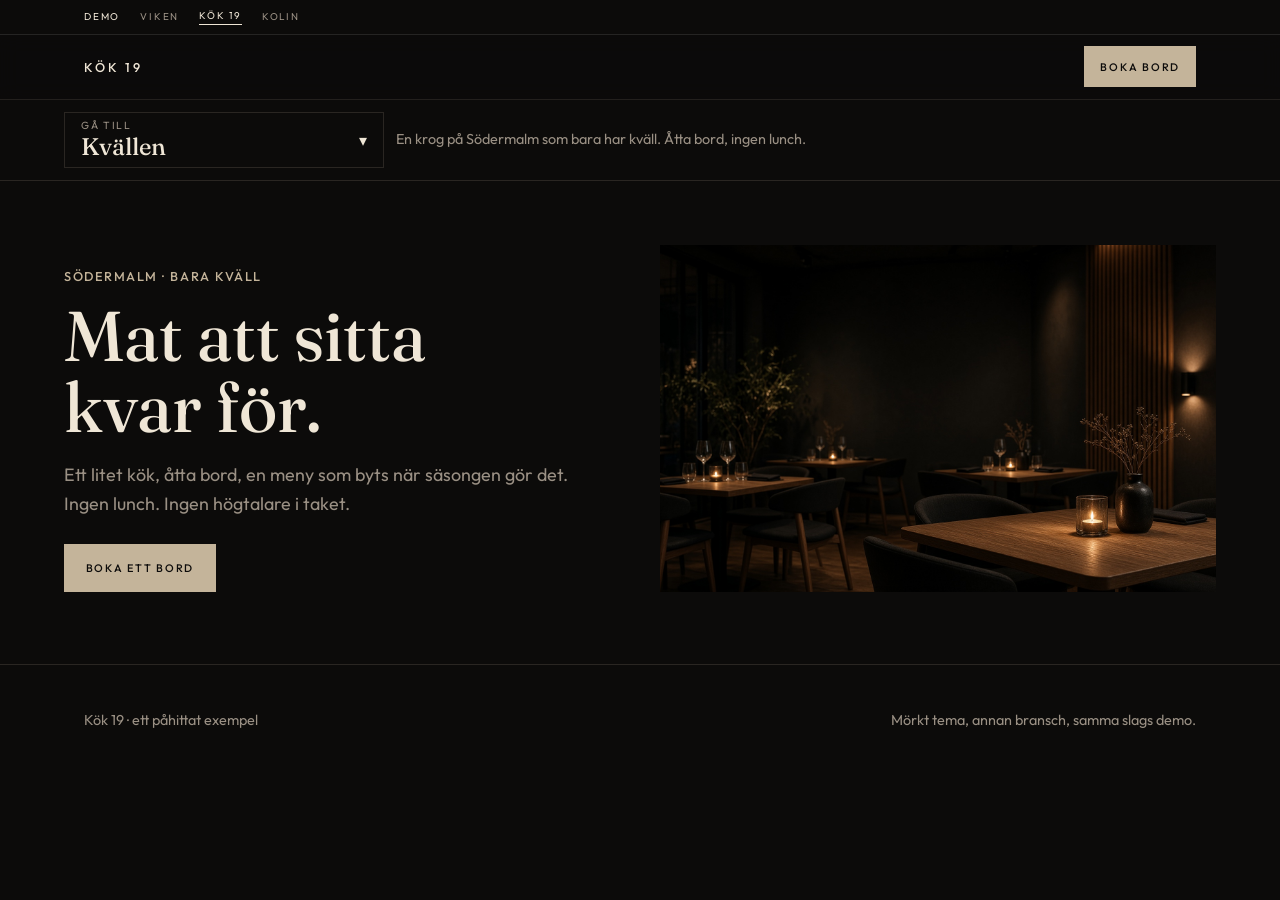
==== kok.html @ 61b4f5a7 "Lägg in de tre demohemsidorna så de går att öppna publikt. Viken, Kök 19 och Kolin ligger som egna s" ====
<!DOCTYPE html>
<html lang="sv">
<head>
<meta charset="utf-8">
<meta name="viewport" content="width=device-width, initial-scale=1">
<title>Kök 19 — demohemsida</title>
<meta name="description" content="En mörk demohemsida för en påhittad kvällskrog. Meny, bord och bokning.">
<link rel="preconnect" href="https://fonts.googleapis.com">
<link href="https://fonts.googleapis.com/css2?family=Fraunces:opsz,wght@9..144,460;9..144,560&family=Outfit:wght@400;500;600&display=swap" rel="stylesheet">
<link rel="stylesheet" href="assets/site.css">
</head>
<body class="theme-kok">
  <header class="bar">
    <div class="wrap">
      <span>Demo</span>
      <a href="viken.html">Viken</a>
      <a href="kok.html" class="on">Kök 19</a>
      <a href="kolin.html">Kolin</a>
    </div>
  </header>
  <header class="top">
    <div class="wrap">
      <button type="button" class="brand" data-jump="kvall"><span style="letter-spacing:.22em">Kök 19</span></button>
      <button type="button" class="btn sm" data-jump="bord">Boka bord</button>
    </div>
  </header>
  <div class="nav" data-nav>
    <div class="wrap inner">
      <button type="button" class="nav-btn" data-nav-btn aria-expanded="false">
        <span><small>Gå till</small><strong data-current>Kvällen</strong></span><span aria-hidden="true">▾</span>
      </button>
      <p class="hint" data-hint></p>
      <ul class="menu" data-menu hidden>
        <li><button type="button" data-go="kvall" data-label="Kvällen" data-hint="En krog på Södermalm som bara har kväll. Åtta bord, ingen lunch."><strong>Kvällen</strong><span>En krog på Södermalm som bara har kväll. Åtta bord, ingen lunch.</span></button></li>
        <li><button type="button" data-go="meny" data-label="Menyn" data-hint="Kvällens kort. Sex rätter, och vin om man vill se det."><strong>Menyn</strong><span>Kvällens kort. Sex rätter, och vin om man vill se det.</span></button></li>
        <li><button type="button" data-go="bord" data-label="Borden" data-hint="Vilka bord som är lediga, för hur många, och vilken tid."><strong>Borden</strong><span>Vilka bord som är lediga, för hur många, och vilken tid.</span></button></li>
        <li><button type="button" data-go="hus" data-label="Huset" data-hint="När dörren är öppen, och var på Bondegatan den sitter."><strong>Huset</strong><span>När dörren är öppen, och var på Bondegatan den sitter.</span></button></li>
      </ul>
    </div>
  </div>
  <main>
    <section data-panel="kvall">
      <div class="wrap hero k">
        <div>
          <p class="kicker">Södermalm · bara kväll</p>
          <h1 style="margin-top:1rem">Mat att sitta kvar för.</h1>
          <p class="lede">Ett litet kök, åtta bord, en meny som byts när säsongen gör det. Ingen lunch. Ingen högtalare i taket.</p>
          <div class="actions"><button type="button" class="btn" data-jump="bord">Boka ett bord</button></div>
        </div>
        <img class="shot" style="aspect-ratio:16/10" src="media/kok-room.jpg" alt="Mörk matsal med ett tänt ljus">
      </div>
    </section>
    <section data-panel="meny" hidden>
      <div class="wrap section">
        <div class="row-between">
          <div>
            <h2>Kvällens kort.</h2>
            <p class="lede">Sex rätter. Filtret visar hur en meny kan delas utan att bli en pdf.</p>
          </div>
          <button type="button" class="btn sm" id="wine">Vin på</button>
        </div>
        <div class="picks" style="margin-top:1.5rem" data-picks="#meny">
          <button type="button" class="chip on" data-pick="alla">Hela</button>
          <button type="button" class="chip" data-pick="kallt">Kallt</button>
          <button type="button" class="chip" data-pick="varmt">Varmt</button>
          <button type="button" class="chip" data-pick="sott">Sött</button>
        </div>
        <ul class="list" id="meny">
          <li data-cat="kallt"><div><p style="font-family:var(--display);font-size:1.6rem;margin:0">Rå räka</p><p class="muted dish" data-note="citron, dillolja" data-wine="Muscadet">citron, dillolja · Muscadet</p></div><span class="price">165</span></li>
          <li data-cat="kallt"><div><p style="font-family:var(--display);font-size:1.6rem;margin:0">Rödbeta</p><p class="muted dish" data-note="getost, hasselnöt" data-wine="Pinot noir">getost, hasselnöt · Pinot noir</p></div><span class="price">145</span></li>
          <li data-cat="varmt"><div><p style="font-family:var(--display);font-size:1.6rem;margin:0">Torsk</p><p class="muted dish" data-note="brynt smör, palsternacka" data-wine="Chablis">brynt smör, palsternacka · Chablis</p></div><span class="price">285</span></li>
          <li data-cat="varmt"><div><p style="font-family:var(--display);font-size:1.6rem;margin:0">Lamm</p><p class="muted dish" data-note="svartkål, enbär" data-wine="Syrah">svartkål, enbär · Syrah</p></div><span class="price">310</span></li>
          <li data-cat="sott"><div><p style="font-family:var(--display);font-size:1.6rem;margin:0">Mjölkchoklad</p><p class="muted dish" data-note="havssalt, olivolja" data-wine="Madeira">havssalt, olivolja · Madeira</p></div><span class="price">125</span></li>
          <li data-cat="sott"><div><p style="font-family:var(--display);font-size:1.6rem;margin:0">Ostkaka</p><p class="muted dish" data-note="hjortron, grädde" data-wine="Riesling">hjortron, grädde · Riesling</p></div><span class="price">115</span></li>
        </ul>
        <div class="grid-2 split" style="margin-top:2rem">
          <img class="shot" style="aspect-ratio:4/3" src="media/kok-plate.jpg" alt="En tallrik torsk i svagt ljus">
          <img class="shot" style="aspect-ratio:4/3" src="media/kok-hands.jpg" alt="Händer som lägger upp en dessert">
        </div>
      </div>
    </section>
    <section data-panel="bord" hidden>
      <div style="background:var(--card);border-top:1px solid var(--line)">
        <div class="wrap section grid-2 split-4">
          <div>
            <h2>Välj bord.</h2>
            <p class="lede">Grå bord är tagna. De andra går att hålla. I demon stannar bokningen här.</p>
            <div class="tables" id="tables" style="margin-top:1.5rem"></div>
          </div>
          <form class="card" id="hold" style="background:var(--paper)">
            <div id="hold-form">
              <p class="lbl">Dag</p><div class="picks" id="k-days"></div>
              <p class="lbl" style="margin-top:1.2rem">Tid</p><div class="picks" id="k-slots"></div>
              <div style="display:flex;align-items:center;justify-content:space-between;margin-top:1.2rem">
                <p class="lbl" style="margin:0">Gäster</p>
                <div style="display:flex;align-items:center;gap:.75rem">
                  <button type="button" class="step" id="g-minus">–</button>
                  <span class="price" id="g-n">2</span>
                  <button type="button" class="step" id="g-plus">+</button>
                </div>
              </div>
              <label style="display:block;margin-top:1.2rem"><span>Namn</span><input id="k-name"></label>
              <p class="err" id="k-err" hidden></p>
              <button class="btn" style="margin-top:1rem" type="submit">Håll bord <span id="k-table">3</span></button>
            </div>
            <div id="hold-done" hidden>
              <p style="font-family:var(--display);font-size:1.8rem;margin:0" id="k-thanks"></p>
              <p class="muted" id="k-detail"></p>
              <button type="button" id="k-again" style="margin-top:1rem;background:none;border:0;color:var(--pine);text-decoration:underline">Ändra</button>
            </div>
          </form>
        </div>
      </div>
    </section>
    <section data-panel="hus" hidden>
      <div class="wrap section" style="display:grid;gap:2rem">
        <div><p class="muted" style="margin:0">Tis–lör</p><p style="font-family:var(--display);font-size:2rem;margin:.4rem 0 0">17–23</p></div>
        <div><p class="muted" style="margin:0">Sön–mån</p><p style="font-family:var(--display);font-size:2rem;margin:.4rem 0 0">stängt</p></div>
        <div><p class="muted" style="margin:0">Bondegatan 19</p><p style="font-family:var(--display);font-size:2rem;margin:.4rem 0 0">Södermalm</p></div>
      </div>
    </section>
  </main>
  <footer><div class="wrap"><p>Kök 19 · ett påhittat exempel</p><p>Mörkt tema, annan bransch, samma slags demo.</p></div></footer>
  <script src="assets/site.js"></script>
  <script>
    let wine = true;
    document.getElementById("wine").addEventListener("click", () => {
      wine = !wine;
      document.getElementById("wine").textContent = wine ? "Vin på" : "Vin av";
      document.getElementById("wine").classList.toggle("ghost", !wine);
      document.querySelectorAll(".dish").forEach((node) => {
        node.textContent = wine ? `${node.dataset.note} · ${node.dataset.wine}` : node.dataset.note;
      });
    });
    const tables = [
      {id:"1",seats:2},{id:"2",seats:2,taken:true},{id:"3",seats:4},{id:"4",seats:4},
      {id:"5",seats:2,taken:true},{id:"6",seats:6},{id:"7",seats:2,taken:true},{id:"8",seats:4}
    ];
    let table = "3", guests = 2, slot = "19:00", day = "", dayLabel = "";
    function paintTables() {
      document.getElementById("tables").innerHTML = tables.map((t) =>
        `<button type="button" data-id="${t.id}" ${t.taken?"disabled":""} class="${t.id===table?"on":""}"><span class="price">${t.id}</span><small>${t.seats} platser</small></button>`
      ).join("");
      document.querySelectorAll("#tables button").forEach((b) => b.addEventListener("click", () => { table = b.dataset.id; document.getElementById("k-table").textContent = table; paintTables(); }));
    }
    paintTables();
    const names = ["sön","mån","tis","ons","tor","fre","lör"];
    const days = [];
    const start = new Date();
    for (let i = 0; days.length < 4; i++) {
      const d = new Date(start); d.setDate(start.getDate()+i);
      if (d.getDay()===0 || d.getDay()===1) continue;
      days.push({id:d.toISOString().slice(0,10), label:`${names[d.getDay()]} ${d.getDate()}/${d.getMonth()+1}`});
    }
    day = days[0].id; dayLabel = days[0].label;
    function paintPicks(id, values, current, set) {
      const box = document.getElementById(id);
      box.innerHTML = values.map((v) => `<button type="button" class="chip${v.id===current?" on":""}" data-id="${v.id}">${v.label}</button>`).join("");
      box.querySelectorAll("button").forEach((b) => b.addEventListener("click", () => set(b.dataset.id, b.textContent)));
    }
    function setDay(id, label) { day = id; dayLabel = label; paintPicks("k-days", days, day, setDay); }
    function setSlot(id) { slot = id; paintPicks("k-slots", ["17:30","19:00","20:30"].map((s)=>({id:s,label:s})), slot, setSlot); }
    setDay(day, dayLabel); setSlot(slot);
    document.getElementById("g-minus").onclick = () => { guests = Math.max(1, guests-1); document.getElementById("g-n").textContent = guests; };
    document.getElementById("g-plus").onclick = () => { guests = Math.min(6, guests+1); document.getElementById("g-n").textContent = guests; };
    document.getElementById("hold").addEventListener("submit", (e) => {
      e.preventDefault();
      const name = document.getElementById("k-name").value.trim();
      const chosen = tables.find((t) => t.id === table);
      const err = document.getElementById("k-err");
      if (name.length < 2) { err.hidden = false; err.textContent = "Skriv ett namn."; return; }
      if (guests > chosen.seats) { err.hidden = false; err.textContent = `Bord ${table} tar ${chosen.seats}.`; return; }
      err.hidden = true;
      document.getElementById("hold-form").hidden = true;
      document.getElementById("hold-done").hidden = false;
      document.getElementById("k-thanks").textContent = `Bord ${table} är ditt, ${name.split(" ")[0]}.`;
      document.getElementById("k-detail").textContent = `${guests} gäster, ${dayLabel}, kl ${slot}.`;
    });
    document.getElementById("k-again").onclick = () => {
      document.getElementById("hold-form").hidden = false;
      document.getElementById("hold-done").hidden = true;
    };
  </script>
</body>
</html>
---- assets/site.css ----
:root {
  --paper: #f3efe6;
  --ink: #141614;
  --muted: #6a655c;
  --line: #e2dcd0;
  --card: #faf8f4;
  --pine: #0f3d32;
  --foam: #efeae1;
  --sans: "Outfit", ui-sans-serif, system-ui, sans-serif;
  --display: "Fraunces", ui-serif, Georgia, serif;
}
* { box-sizing: border-box; }
html { scroll-behavior: smooth; }
body {
  margin: 0;
  background: var(--paper);
  color: var(--ink);
  font-family: var(--sans);
  -webkit-font-smoothing: antialiased;
}
h1, h2, h3 { font-family: var(--display); font-weight: 460; text-wrap: balance; margin: 0; }
p { text-wrap: pretty; }
a { color: inherit; }
button, a.btn { cursor: pointer; font: inherit; color: inherit; }
img { max-width: 100%; display: block; }
.wrap { max-width: 72rem; margin: 0 auto; padding: 0 1.25rem; }
.bar {
  position: sticky; top: 0; z-index: 50;
  background: #0c0b0a; color: #efe6d6;
  border-bottom: 1px solid rgba(255,255,255,.1);
}
.bar .wrap {
  display: flex; align-items: center; gap: 1.25rem;
  overflow-x: auto; padding-top: .55rem; padding-bottom: .55rem;
  font-size: .62rem; letter-spacing: .18em; text-transform: uppercase;
}
.bar a { text-decoration: none; color: #9a9084; white-space: nowrap; }
.bar a.on { color: #efe6d6; border-bottom: 1px solid #efe6d6; padding-bottom: 2px; }
.top {
  position: sticky; top: 2.05rem; z-index: 30;
  background: color-mix(in srgb, var(--paper) 90%, transparent);
  backdrop-filter: blur(10px);
  border-bottom: 1px solid color-mix(in srgb, var(--line) 80%, transparent);
}
.top .wrap { display: flex; align-items: center; justify-content: space-between; height: 4rem; }
.brand { display: flex; align-items: center; gap: .75rem; text-decoration: none; background: none; border: 0; padding: 0; }
.brand span { font-size: .8rem; font-weight: 500; letter-spacing: .16em; text-transform: uppercase; }
.btn {
  display: inline-flex; align-items: center; justify-content: center;
  min-height: 3rem; padding: 0 1.35rem;
  background: var(--pine); color: var(--paper);
  border: 0; text-decoration: none;
  letter-spacing: .16em; text-transform: uppercase; font-size: .68rem; font-weight: 500;
}
.btn.ink { background: var(--ink); }
.btn.ghost { background: var(--card); color: var(--ink); border: 1px solid var(--line); }
.btn.sm { min-height: 2.6rem; padding: 0 1rem; }
.chip {
  min-height: 2.75rem; padding: 0 1rem;
  border: 1px solid var(--line); background: var(--card); color: var(--ink);
  letter-spacing: .08em; text-transform: uppercase; font-size: .72rem;
}
.chip.on, .pick.on { background: var(--ink); color: var(--paper); border-color: var(--ink); }
.pick.pine.on { background: var(--pine); border-color: var(--pine); color: var(--paper); }
.nav {
  position: sticky; top: 6.05rem; z-index: 25;
  border-bottom: 1px solid var(--line); background: var(--paper);
}
.nav .inner { position: relative; display: flex; flex-wrap: wrap; gap: .75rem; align-items: center; padding: .75rem 0; }
.nav-btn {
  width: 100%; max-width: 20rem; min-height: 3.5rem;
  display: flex; align-items: center; justify-content: space-between;
  border: 1px solid var(--line); background: transparent; padding: 0 1rem; text-align: left;
}
.nav-btn small { display: block; letter-spacing: .16em; text-transform: uppercase; color: var(--muted); font-size: .65rem; }
.nav-btn strong { font-family: var(--display); font-size: 1.5rem; font-weight: 460; }
.menu {
  position: absolute; left: 0; top: 100%; z-index: 40;
  width: min(20rem, calc(100% - 0px));
  border: 1px solid var(--line); border-top: 0; background: var(--card); margin: 0; padding: 0; list-style: none;
}
.menu button { width: 100%; text-align: left; background: transparent; border: 0; padding: .75rem 1rem; }
.menu button.on { background: var(--paper); }
.menu strong { display: block; font-family: var(--display); font-size: 1.2rem; font-weight: 460; }
.menu span { color: var(--muted); font-size: .75rem; }
.hint { max-width: 28rem; color: var(--muted); font-size: .9rem; line-height: 1.5; margin: 0; }
.hero { display: grid; gap: 2.5rem; align-items: end; padding: 4rem 0 4.5rem; }
.kicker { letter-spacing: .12em; text-transform: uppercase; color: var(--pine); font-size: .8rem; font-weight: 500; margin: 0; }
h1 { font-size: clamp(2.7rem, 6vw, 4.4rem); line-height: 1.02; }
.lede { font-size: 1.12rem; color: var(--muted); max-width: 34rem; line-height: 1.6; }
.actions { display: flex; flex-wrap: wrap; gap: .75rem; margin-top: 1.6rem; }
.shot { width: 100%; object-fit: cover; }
.cap { color: var(--muted); margin: .7rem 0 0; font-size: .9rem; }
.band { border-top: 1px solid var(--line); border-bottom: 1px solid var(--line); }
.promises { display: grid; }
.promises article { padding: 2rem 1.25rem; }
.promises h3 { font-size: 1.6rem; }
.promises p, .muted { color: var(--muted); }
.section { padding: 4.5rem 0; }
.section h2 { font-size: clamp(2.2rem, 4vw, 3.2rem); line-height: 1.05; }
.row-between { display: flex; flex-wrap: wrap; align-items: end; justify-content: space-between; gap: 1.5rem; }
.list { list-style: none; margin: 2.5rem 0 0; padding: 0; border-top: 1px solid var(--line); }
.list li { display: grid; gap: .4rem; padding: 1.4rem 0; border-bottom: 1px solid var(--line); }
.price { font-variant-numeric: tabular-nums; }
.gallery { display: grid; grid-template-columns: 1fr 1fr; gap: .75rem; margin-top: 2rem; list-style: none; padding: 0; }
.tile { position: relative; overflow: hidden; }
.tile img { aspect-ratio: 4/5; width: 100%; object-fit: cover; }
.tile span {
  position: absolute; left: .75rem; bottom: .75rem;
  color: var(--paper); font-size: .65rem; letter-spacing: .16em; text-transform: uppercase;
}
.compare { position: relative; aspect-ratio: 16/10; overflow: hidden; }
.compare img { position: absolute; inset: 0; width: 100%; height: 100%; object-fit: cover; }
.compare input { position: absolute; inset: 0; width: 100%; height: 100%; opacity: 0; cursor: ew-resize; margin: 0; }
.hair { position: absolute; top: 0; bottom: 0; width: 1px; background: var(--paper); pointer-events: none; }
.tag {
  position: absolute; top: 1rem; font-size: .65rem; letter-spacing: .16em; text-transform: uppercase; pointer-events: none;
}
.hours { list-style: none; margin: 2rem 0 0; padding: 0; }
.hours li { display: flex; justify-content: space-between; padding: .75rem 0; border-bottom: 1px solid var(--line); font-size: .95rem; }
.quote { border-top: 1px solid var(--line); padding: 1.2rem 0; }
.quote p { font-family: var(--display); font-size: 1.45rem; line-height: 1.25; margin: 0; }
.quote small { display: block; margin-top: .7rem; letter-spacing: .14em; text-transform: uppercase; color: var(--muted); }
.card { border: 1px solid var(--line); background: var(--card); padding: 1.25rem; }
label span, .lbl { display: block; color: var(--muted); font-size: .85rem; margin-bottom: .4rem; }
input, textarea {
  width: 100%; min-height: 3rem; border: 1px solid var(--line); background: var(--paper);
  color: var(--ink); padding: .7rem 1rem; font: inherit; outline: none;
}
textarea { min-height: 8rem; resize: none; }
input:focus, textarea:focus { border-color: var(--pine); }
.picks { display: flex; flex-wrap: wrap; gap: .5rem; }
.grid-2 { display: grid; gap: 2.5rem; }
.faq { background: var(--ink); color: var(--paper); }
.faq .muted, .faq p { color: color-mix(in srgb, var(--paper) 75%, transparent); }
.faq-item { border-bottom: 1px solid color-mix(in srgb, var(--paper) 15%, transparent); }
.faq-item button {
  width: 100%; display: flex; justify-content: space-between; gap: 1rem;
  background: none; border: 0; color: inherit; text-align: left; padding: 1.2rem 0;
  font-family: var(--display); font-size: 1.45rem;
}
.tables { display: grid; grid-template-columns: repeat(4, 1fr); gap: .5rem; }
.tables button {
  min-height: 4rem; border: 1px solid var(--line); background: var(--paper); color: var(--ink);
  display: flex; flex-direction: column; align-items: center; justify-content: center;
}
.tables button small { color: inherit; opacity: .75; }
.tables button.on { background: var(--pine); color: var(--paper); border-color: var(--pine); }
.tables button:disabled { opacity: .4; cursor: not-allowed; }
.step { width: 2.75rem; height: 2.75rem; border: 1px solid var(--line); background: transparent; }
.sizes button {
  width: 100%; display: grid; gap: .35rem; text-align: left;
  background: none; border: 0; border-bottom: 1px solid var(--line); padding: 1.4rem 0; color: var(--muted);
}
.sizes button.on { color: var(--ink); }
.sizes .cm { font-family: var(--display); font-size: 2.2rem; color: var(--ink); }
footer { border-top: 1px solid var(--line); }
footer .wrap { display: flex; flex-wrap: wrap; justify-content: space-between; gap: .5rem; padding-top: 2rem; padding-bottom: 2rem; color: var(--muted); font-size: .9rem; }
.insight { font-family: var(--display); font-style: italic; color: var(--muted); font-size: .95rem; margin: 0 0 1rem; }
.index-list { list-style: none; padding: 0; margin: 2rem 0 0; }
.index-list a {
  display: block; padding: 1.3rem 0; border-top: 1px solid var(--line); text-decoration: none;
}
.index-list li:last-child a { border-bottom: 1px solid var(--line); }
.index-list strong { display: block; font-family: var(--display); font-size: 2rem; font-weight: 460; }
.index-list span { color: var(--muted); }
.err { color: var(--pine); font-size: .9rem; }
.theme-kok {
  --paper: #0c0b0a; --ink: #efe6d6; --muted: #9a9084; --line: #2a2622;
  --card: #141210; --pine: #c4b49a; --foam: #141210;
}
.theme-kolin {
  --paper: #e4e2de; --ink: #161616; --muted: #5c5a56; --line: #cbc7c0;
  --card: #f4f2ee; --pine: #7a2e24;
}
@keyframes rise {
  from { opacity: 0; transform: translateY(12px); }
  to { opacity: 1; transform: none; }
}
[data-panel]:not([hidden]) { animation: rise .5s cubic-bezier(.2,0,0,1); }
@media (min-width: 800px) {
  .hero.v { grid-template-columns: 7fr 5fr; }
  .hero.k { grid-template-columns: 1fr 1fr; }
  .hero.c { grid-template-columns: 5fr 7fr; }
  .promises { grid-template-columns: 1fr 1fr 1fr; }
  .promises article + article { border-left: 1px solid var(--line); }
  .split { grid-template-columns: 1fr 1fr; }
  .split-4 { grid-template-columns: 5fr 7fr; }
  .split-5 { grid-template-columns: 4fr 8fr; }
  .list li, .sizes button { grid-template-columns: 1fr auto; align-items: baseline; }
  .sizes button { grid-template-columns: 8rem 1fr auto; }
  .gallery { grid-template-columns: 1fr 1fr 1fr; }
  .nav-btn { width: 20rem; }
}
@media (prefers-reduced-motion: reduce) {
  * { animation: none !important; transition: none !important; }
}
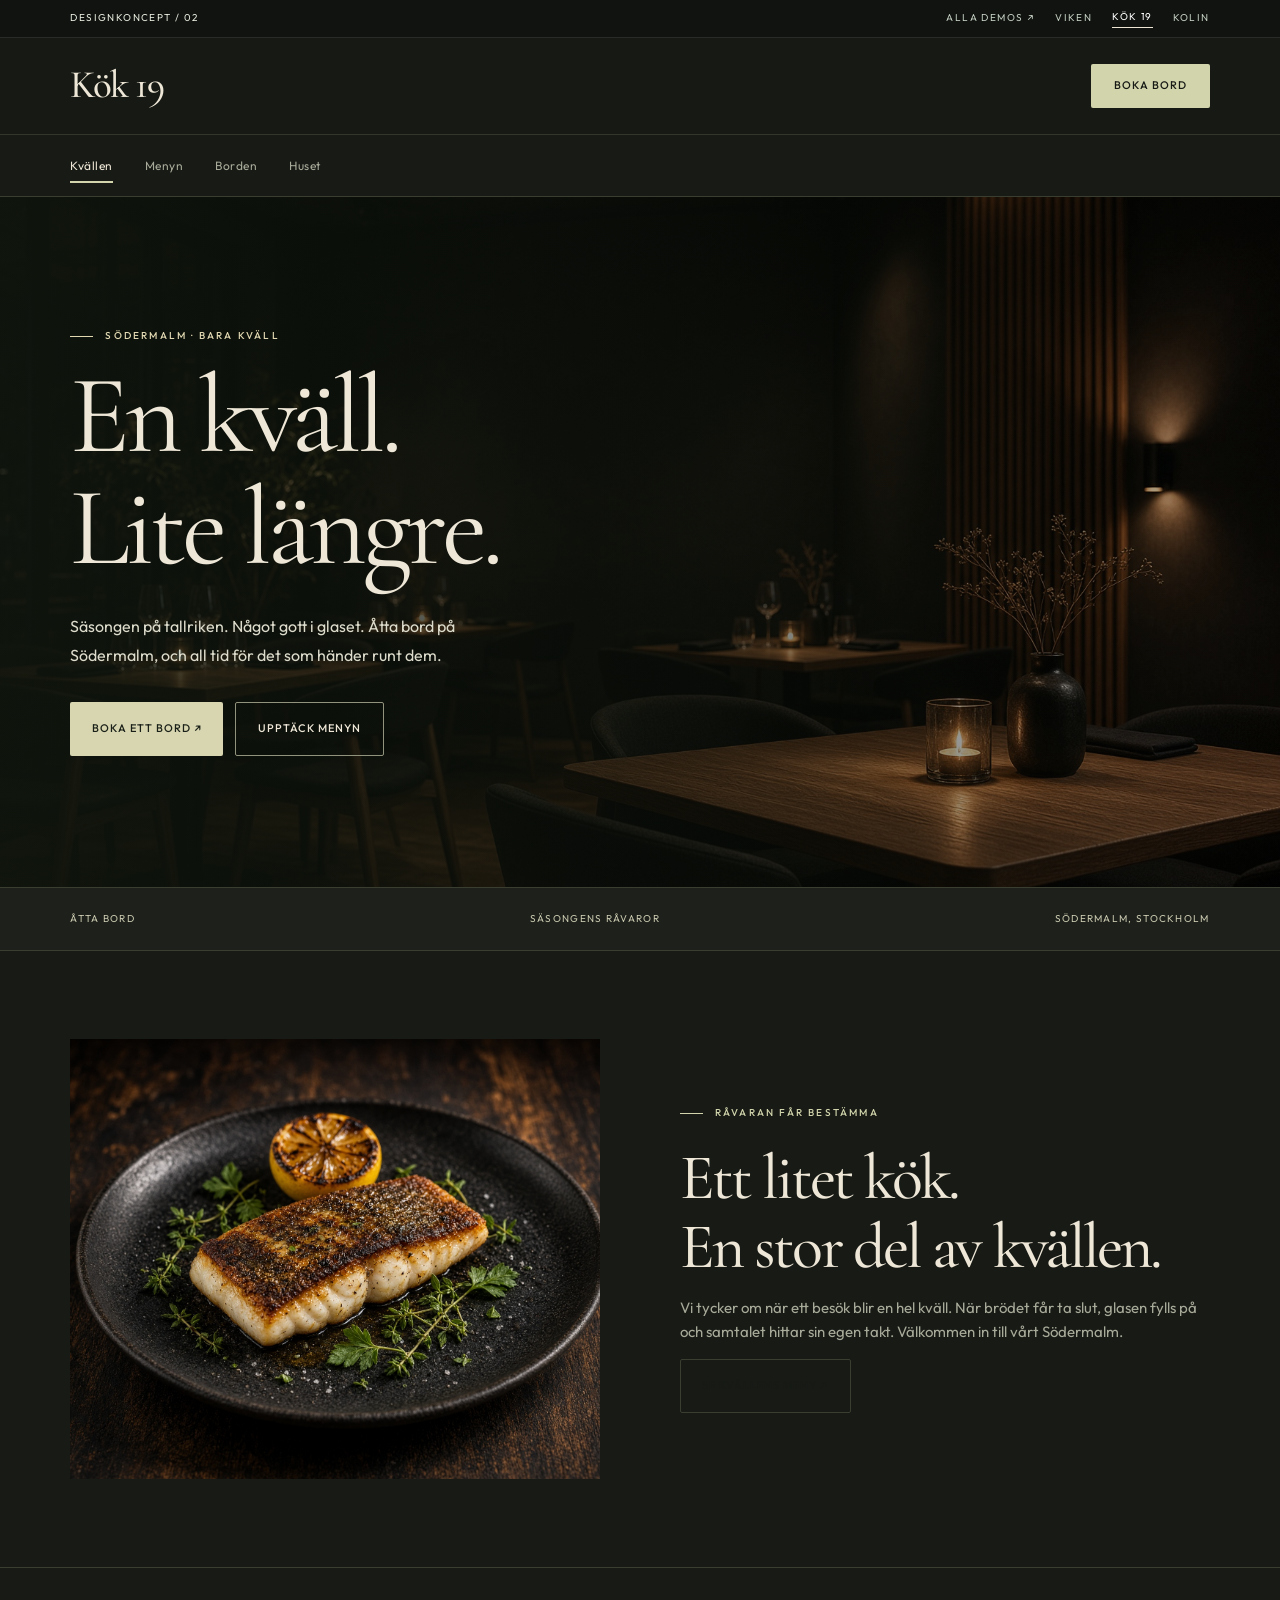
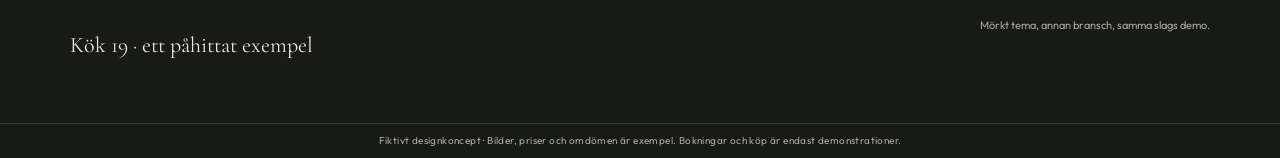
==== commit 51d489e2: "Redesign three demos with distinct premium visual identities" ====
--- a/kok.html
+++ b/kok.html
@@ -7,12 +7,15 @@
 <meta name="description" content="En mörk demohemsida för en påhittad kvällskrog. Meny, bord och bokning.">
 <link rel="preconnect" href="https://fonts.googleapis.com">
 <link href="https://fonts.googleapis.com/css2?family=Fraunces:opsz,wght@9..144,460;9..144,560&family=Outfit:wght@400;500;600&display=swap" rel="stylesheet">
+<link href="https://fonts.googleapis.com/css2?family=Cormorant+Garamond:wght@400;500&display=swap" rel="stylesheet">
 <link rel="stylesheet" href="assets/site.css">
+<link rel="stylesheet" href="assets/premium.css">
 </head>
 <body class="theme-kok">
   <header class="bar">
     <div class="wrap">
-      <span>Demo</span>
+      <span>Designkoncept / 02</span>
+      <a href="index.html">Alla demos ↗</a>
       <a href="viken.html">Viken</a>
       <a href="kok.html" class="on">Kök 19</a>
       <a href="kolin.html">Kolin</a>
@@ -30,7 +33,7 @@
         <span><small>Gå till</small><strong data-current>Kvällen</strong></span><span aria-hidden="true">▾</span>
       </button>
       <p class="hint" data-hint></p>
-      <ul class="menu" data-menu hidden>
+      <ul class="menu" data-menu>
         <li><button type="button" data-go="kvall" data-label="Kvällen" data-hint="En krog på Södermalm som bara har kväll. Åtta bord, ingen lunch."><strong>Kvällen</strong><span>En krog på Södermalm som bara har kväll. Åtta bord, ingen lunch.</span></button></li>
         <li><button type="button" data-go="meny" data-label="Menyn" data-hint="Kvällens kort. Sex rätter, och vin om man vill se det."><strong>Menyn</strong><span>Kvällens kort. Sex rätter, och vin om man vill se det.</span></button></li>
         <li><button type="button" data-go="bord" data-label="Borden" data-hint="Vilka bord som är lediga, för hur många, och vilken tid."><strong>Borden</strong><span>Vilka bord som är lediga, för hur många, och vilken tid.</span></button></li>
@@ -38,24 +41,26 @@
       </ul>
     </div>
   </div>
-  <main>
+  <a class="skip-link" href="#main-content">Till innehållet</a>
+  <main id="main-content">
     <section data-panel="kvall">
       <div class="wrap hero k">
         <div>
           <p class="kicker">Södermalm · bara kväll</p>
-          <h1 style="margin-top:1rem">Mat att sitta kvar för.</h1>
-          <p class="lede">Ett litet kök, åtta bord, en meny som byts när säsongen gör det. Ingen lunch. Ingen högtalare i taket.</p>
-          <div class="actions"><button type="button" class="btn" data-jump="bord">Boka ett bord</button></div>
+          <h1 style="margin-top:1rem">En kväll.<br>Lite längre.</h1>
+          <p class="lede">Säsongen på tallriken. Något gott i glaset. Åtta bord på Södermalm, och all tid för det som händer runt dem.</p>
+          <div class="actions"><button type="button" class="btn" data-jump="bord">Boka ett bord ↗</button><button type="button" class="btn ghost" data-jump="meny">Upptäck menyn</button></div>
         </div>
-        <img class="shot" style="aspect-ratio:16/10" src="media/kok-room.jpg" alt="Mörk matsal med ett tänt ljus">
+        <img decoding="async" class="shot" style="aspect-ratio:16/10" src="media/kok-room.jpg" alt="Mörk matsal med ett tänt ljus">
       </div>
+<div class="band"><div class="wrap"><div class="detail-strip"><span>Åtta bord</span><span>Säsongens råvaror</span><span>Södermalm, Stockholm</span></div></div></div><div class="wrap section editorial"><img loading="lazy" src="media/kok-plate.jpg" alt="Råvaran får bestämma"><div><p class="kicker">Råvaran får bestämma</p><h2>Ett litet kök.<br>En stor del av kvällen.</h2><p class="lede">Vi tycker om när ett besök blir en hel kväll. När brödet får ta slut, glasen fylls på och samtalet hittar sin egen takt. Välkommen in till vårt Södermalm.</p><button type="button" class="btn ghost" data-jump="meny">Se kvällens meny ↗</button></div></div>
     </section>
     <section data-panel="meny" hidden>
       <div class="wrap section">
         <div class="row-between">
           <div>
             <h2>Kvällens kort.</h2>
-            <p class="lede">Sex rätter. Filtret visar hur en meny kan delas utan att bli en pdf.</p>
+            <p class="lede">Ett kort som följer säsongen. Börja med något litet, dela något gott och låt kvällen ta sin tid.</p>
           </div>
           <button type="button" class="btn sm" id="wine">Vin på</button>
         </div>
@@ -74,8 +79,8 @@
           <li data-cat="sott"><div><p style="font-family:var(--display);font-size:1.6rem;margin:0">Ostkaka</p><p class="muted dish" data-note="hjortron, grädde" data-wine="Riesling">hjortron, grädde · Riesling</p></div><span class="price">115</span></li>
         </ul>
         <div class="grid-2 split" style="margin-top:2rem">
-          <img class="shot" style="aspect-ratio:4/3" src="media/kok-plate.jpg" alt="En tallrik torsk i svagt ljus">
-          <img class="shot" style="aspect-ratio:4/3" src="media/kok-hands.jpg" alt="Händer som lägger upp en dessert">
+          <img decoding="async" class="shot" style="aspect-ratio:4/3" src="media/kok-plate.jpg" alt="En tallrik torsk i svagt ljus">
+          <img decoding="async" class="shot" style="aspect-ratio:4/3" src="media/kok-hands.jpg" alt="Händer som lägger upp en dessert">
         </div>
       </div>
     </section>
@@ -121,6 +126,7 @@
     </section>
   </main>
   <footer><div class="wrap"><p>Kök 19 · ett påhittat exempel</p><p>Mörkt tema, annan bransch, samma slags demo.</p></div></footer>
+  <div class="demo-note">Fiktivt designkoncept · Bilder, priser och omdömen är exempel. Bokningar och köp är endast demonstrationer.</div>
   <script src="assets/site.js"></script>
   <script>
     let wine = true;
--- a/assets/premium.css
+++ b/assets/premium.css
@@ -0,0 +1,12 @@
+/* Art direction shared by the three independent demo concepts. */
+:root{--paper:#f2efe7;--ink:#253e34;--muted:#686d61;--line:#d8d9cb;--pine:#284e3c;--card:#faf9f3}
+[hidden]{display:none!important}body{line-height:1.6}button{cursor:pointer}a,button,input,textarea{touch-action:manipulation}a:focus-visible,button:focus-visible,input:focus-visible,textarea:focus-visible{outline:2px solid var(--pine);outline-offset:5px}::selection{background:#bdccae;color:#17271e}.wrap{max-width:1440px;padding-left:5.5%;padding-right:5.5%}.bar{position:relative;background:#20392f;color:#faf8ed}.bar .wrap{min-height:36px;font-size:10px;letter-spacing:.14em}.bar a{color:#c1cbbf}.bar .wrap>span{margin-right:auto;color:#e4e9dc}.bar a.on{color:#fff}.top{top:0;background:color-mix(in srgb,var(--paper) 94%,transparent)}.top .wrap{height:96px}.brand span{font-family:var(--display);font-size:27px;letter-spacing:-.04em!important;text-transform:none}.brand svg{width:36px;height:36px}.btn{min-height:54px;font-size:11px;letter-spacing:.09em;border-radius:2px;transition:transform .25s,background .25s,box-shadow .25s;color:var(--paper)!important}.btn:hover{transform:translateY(-3px);box-shadow:0 8px 22px #0002}.btn.ghost{color:var(--ink)!important;background:transparent}.btn.sm{min-height:44px;padding:0 23px}.nav{position:relative;top:auto;background:var(--paper)}.nav .inner{padding-top:13px;padding-bottom:13px}.nav-btn{display:none}.nav .hint{display:none}.nav .menu{position:static;display:flex;gap:32px;width:100%;border:0;background:none}.menu li{list-style:none}.menu button{padding:8px 0;color:var(--muted);position:relative}.menu button strong{font-family:var(--sans);font-size:12px;font-weight:400;letter-spacing:.04em}.menu button span{display:none}.menu button.on{background:none;color:var(--ink)}.menu button.on:after{content:'';position:absolute;bottom:0;left:0;width:100%;height:2px;background:var(--pine)}.hero{gap:5%;padding-top:64px;padding-bottom:76px;align-items:center;min-height:650px}.hero h1{font-size:clamp(56px,6.7vw,100px);line-height:1.01;letter-spacing:-.065em;max-width:10ch;font-weight:460}.hero .lede{font-size:16px;line-height:1.8;max-width:390px;margin-top:27px}.kicker{font-size:10px;letter-spacing:.22em;font-weight:500}.kicker:before{content:'';display:inline-block;width:23px;height:1px;background:currentColor;vertical-align:middle;margin-right:12px}.hero .actions{margin-top:32px}.hero figure{position:relative}.hero .shot{height:510px;object-fit:cover;aspect-ratio:auto!important}.hero.v .shot{border-radius:46% 46% 3px 3px}.hero.v figure:after{content:'OMSORG I VARJE DETALJ';position:absolute;right:-20px;bottom:42px;width:116px;height:116px;border-radius:50%;background:#d6dfba;color:#28432f;display:grid;place-items:center;text-align:center;font-size:10px;letter-spacing:.12em;padding:20px;transform:rotate(12deg)}.cap{font-size:10px;letter-spacing:.08em;text-transform:uppercase;margin-top:16px}.section{padding-top:88px;padding-bottom:88px}.section h2{font-size:clamp(40px,4.7vw,68px);letter-spacing:-.045em;line-height:1.08}.promises{max-width:1280px;margin:auto}.promises article{padding:38px 5%}.promises h3{font-size:29px;letter-spacing:-.025em}.promises p{font-size:14px;max-width:280px}.band{background:color-mix(in srgb,var(--pine) 4%,var(--paper))}.insight{display:none}.list{margin-top:40px}.list li{padding:25px 0}.list h3{font-size:25px}.list .muted{font-size:14px}.chip{border-radius:2px;transition:background .2s}.chip:hover{border-color:var(--pine)}.gallery{gap:24px}.tile img{transition:transform .6s}.tile:hover img{transform:scale(1.045)}.tile:after{content:'';position:absolute;inset:50% 0 0;background:linear-gradient(transparent,#0008);pointer-events:none}.tile span{z-index:1;left:20px;bottom:20px;font-size:11px}.card{padding:32px;box-shadow:0 14px 45px #151b1305}.faq{background:#233e31;color:#f3efe6}.faq .section{max-width:1100px}.faq h2{color:#f3efe6}.faq-item button{font-size:25px}.faq-item p{line-height:1.8;max-width:720px}.hours li{padding:13px 0}.quote{padding:24px 0}.quote small{font-size:10px}.compare{border-radius:3px}.hair:after{content:'↔';position:absolute;top:45%;left:-22px;background:#f6f2e7;color:#20392f;width:45px;height:45px;border-radius:50%;display:grid;place-items:center}footer .wrap{padding-top:38px;padding-bottom:38px;font-size:11px}footer p:first-child{font-family:var(--display);font-size:22px;color:var(--ink)}.demo-note{font-size:10px;letter-spacing:.04em;padding:9px 5.5%;text-align:center;border-top:1px solid var(--line);color:var(--muted)}
+.theme-kok{--paper:#171a15;--ink:#eee7d7;--muted:#a8aa99;--line:#3a3e31;--card:#20241c;--pine:#d2d5ab;--display:'Cormorant Garamond',Georgia,serif}.theme-kok .bar{background:#10130f}.theme-kok .brand span{font-size:39px}.theme-kok .hero{position:relative;min-height:690px;isolation:isolate;grid-template-columns:1fr;padding-top:90px;padding-bottom:90px}.theme-kok .hero:after{content:'';position:absolute;inset:0;background:linear-gradient(90deg,#11170fea 0%,#11170fa8 40%,#11170f05 100%);z-index:-1}.theme-kok .hero>.shot{position:absolute;inset:0;width:100%;height:100%;z-index:-2;filter:brightness(.75);object-position:center 60%}.theme-kok .hero>div{max-width:650px}.theme-kok .hero h1{font-size:clamp(68px,8.7vw,126px);font-weight:400;letter-spacing:-.045em;max-width:9ch}.theme-kok .hero .lede{color:#dddccc}.theme-kok .hero .kicker{color:#e1d8b2}.theme-kok .hero .btn{background:#d7d6b1;color:#1b2118!important}.theme-kok .section h2{font-size:clamp(48px,5vw,76px)}.theme-kok .list{max-width:900px;margin-left:auto;margin-right:auto}.theme-kok .price{color:#d4c5a2}.theme-kok .tables button.on{color:#171a15}.theme-kok .btn{color:#171a15!important}.theme-kok .btn.ink{color:#171a15!important}.theme-kok .faq{background:#10130f}
+.theme-kolin{--paper:#e7e5de;--ink:#272823;--muted:#67675f;--line:#c7c8bd;--card:#f3f2eb;--pine:#8d3926;--display:'Outfit',Arial,sans-serif}.theme-kolin .bar{background:#262820}.theme-kolin .brand span{font-family:var(--sans);font-size:38px;font-weight:600;letter-spacing:-.065em!important}.theme-kolin .hero{gap:5%;min-height:650px}.theme-kolin .hero h1{font-size:clamp(64px,7.6vw,110px);font-weight:500;letter-spacing:-.075em;line-height:.98}.theme-kolin .hero .shot{height:560px;mix-blend-mode:multiply;object-fit:cover}.theme-kolin #hero-meta{border-top:1px solid var(--line);padding-top:20px;font-size:13px;letter-spacing:.1em}.theme-kolin .section h2{font-weight:500}.theme-kolin .sizes button{padding:30px 16px;transition:background .2s}.theme-kolin .sizes button:hover,.theme-kolin .sizes button.on{background:#d9dbcf}.theme-kolin .btn.ink{background:#272823}.editorial{display:grid;grid-template-columns:1fr 1fr;gap:7%;align-items:center}.editorial img{width:100%;height:440px;object-fit:cover}.editorial h2{margin-top:22px}.editorial .lede{font-size:15px}.detail-strip{display:flex;justify-content:space-between;gap:20px;flex-wrap:wrap;padding:23px 0;font-size:10px;letter-spacing:.13em;text-transform:uppercase}.theme-kok .detail-strip{color:#c9c8af}.theme-kolin .detail-strip{font-weight:500}
+.portfolio{--paper:#f3f0e8;--ink:#253b30;--pine:#253b30}.portfolio .top{position:relative}.portfolio .brand span{font-family:var(--sans);font-size:18px;letter-spacing:-.04em!important}.portfolio-intro{padding:95px 0 65px}.portfolio-intro h1{max-width:950px;font-size:clamp(56px,8.5vw,120px);letter-spacing:-.065em;line-height:1.03;margin:25px 0}.portfolio-intro h1 em{font-weight:400;color:#85937b}.portfolio-intro .lede{max-width:530px;font-size:16px}.portfolio-meta{display:flex;justify-content:space-between;border-top:1px solid var(--line);padding:22px 0;font-size:10px;text-transform:uppercase;letter-spacing:.12em}.showcase{display:grid;grid-template-columns:1fr 1fr;gap:55px 28px;padding-bottom:95px}.project{text-decoration:none;display:block;min-width:0}.project:first-child{grid-column:1/-1}.project-image{position:relative;overflow:hidden;background:#ddd}.project img{width:100%;height:360px;object-fit:cover;transition:transform .7s}.project:first-child img{height:540px}.project:hover img{transform:scale(1.035)}.project-overlay{position:absolute;inset:0;background:linear-gradient(transparent,#0007);display:flex;align-items:end;padding:35px;color:#fff;font-family:var(--display);font-size:clamp(40px,5vw,70px);letter-spacing:-.04em}.project-meta{display:flex;justify-content:space-between;align-items:center;padding-top:17px}.project-meta h2{font-family:var(--sans);font-size:17px;font-weight:500}.project-meta p{font-size:12px;margin:3px 0;color:var(--muted)}.project-arrow{width:45px;height:45px;border:1px solid var(--line);border-radius:50%;display:grid;place-items:center;transition:background .2s}.project:hover .project-arrow{background:var(--ink);color:var(--paper)}.portfolio-end{background:#253b30;color:#f1eee4;padding:75px 0}.portfolio-end h2{font-size:clamp(40px,5vw,70px);letter-spacing:-.04em;max-width:700px}.portfolio-end p{max-width:520px;color:#c4cbbd}
+@media(min-width:1000px){.hero.v{grid-template-columns:1.05fr 1fr}.hero.c{grid-template-columns:.85fr 1.15fr}}
+@media(max-width:799px){.wrap{padding-left:6%;padding-right:6%}.bar .wrap{gap:16px;font-size:9px}.top .wrap{height:77px}.brand span{font-size:23px}.nav .menu{gap:24px;overflow:auto;white-space:nowrap}.menu button{min-height:42px}.hero{padding-top:40px;padding-bottom:45px;min-height:auto;gap:35px}.hero h1{font-size:64px;max-width:12ch}.hero .shot{height:390px}.hero.v figure:after{right:-8px;width:98px;height:98px;font-size:9px}.section{padding-top:55px;padding-bottom:55px}.theme-kok .hero{min-height:660px;padding-top:65px;padding-bottom:65px}.theme-kok .hero:after{background:linear-gradient(90deg,#11170fde,#11170f60)}.theme-kok .hero h1{font-size:84px}.theme-kolin .hero .shot{height:390px}.theme-kolin .hero h1{font-size:76px}.promises article{padding:25px 6%}.promises article+article{border-top:1px solid var(--line)}.card{padding:23px}.editorial{grid-template-columns:1fr;gap:30px}.editorial img{height:340px}.detail-strip{gap:16px;font-size:9px}.portfolio-intro{padding-top:55px;padding-bottom:40px}.showcase{grid-template-columns:1fr;gap:35px}.project:first-child{grid-column:auto}.project img,.project:first-child img{height:350px}.project-overlay{padding:25px}.portfolio-meta{font-size:9px}.portfolio .top .btn{font-size:9px;padding:0 15px}.portfolio-end{padding:55px 0}.hero .lede{font-size:15px}}
+@media(prefers-reduced-motion:reduce){html{scroll-behavior:auto}*{transition:none!important;animation:none!important}}
+.skip-link{position:fixed;top:10px;left:10px;transform:translateY(-200%);z-index:100;background:var(--paper);color:var(--ink);padding:12px 20px}.skip-link:focus{transform:none} .theme-kok .hero .btn.ghost{background:transparent;color:#eee7d7!important;border-color:#92937c} main{scroll-margin-top:100px}
+.nav .wrap.inner{padding-left:5.5%;padding-right:5.5%}.theme-kok .hero{max-width:none}.theme-kok .hero:after{background:linear-gradient(90deg,#11170fd9 0%,#11170f80 45%,#11170f05 100%)}@media(max-width:799px){.nav .wrap.inner{padding-left:6%;padding-right:6%}}
+.bar .wrap{scrollbar-width:none}.bar .wrap::-webkit-scrollbar{display:none}@media(max-width:480px){.bar .wrap{gap:13px;font-size:8px;letter-spacing:.08em}.bar .wrap>span{white-space:nowrap}.hero.v h1{font-size:60px}}
